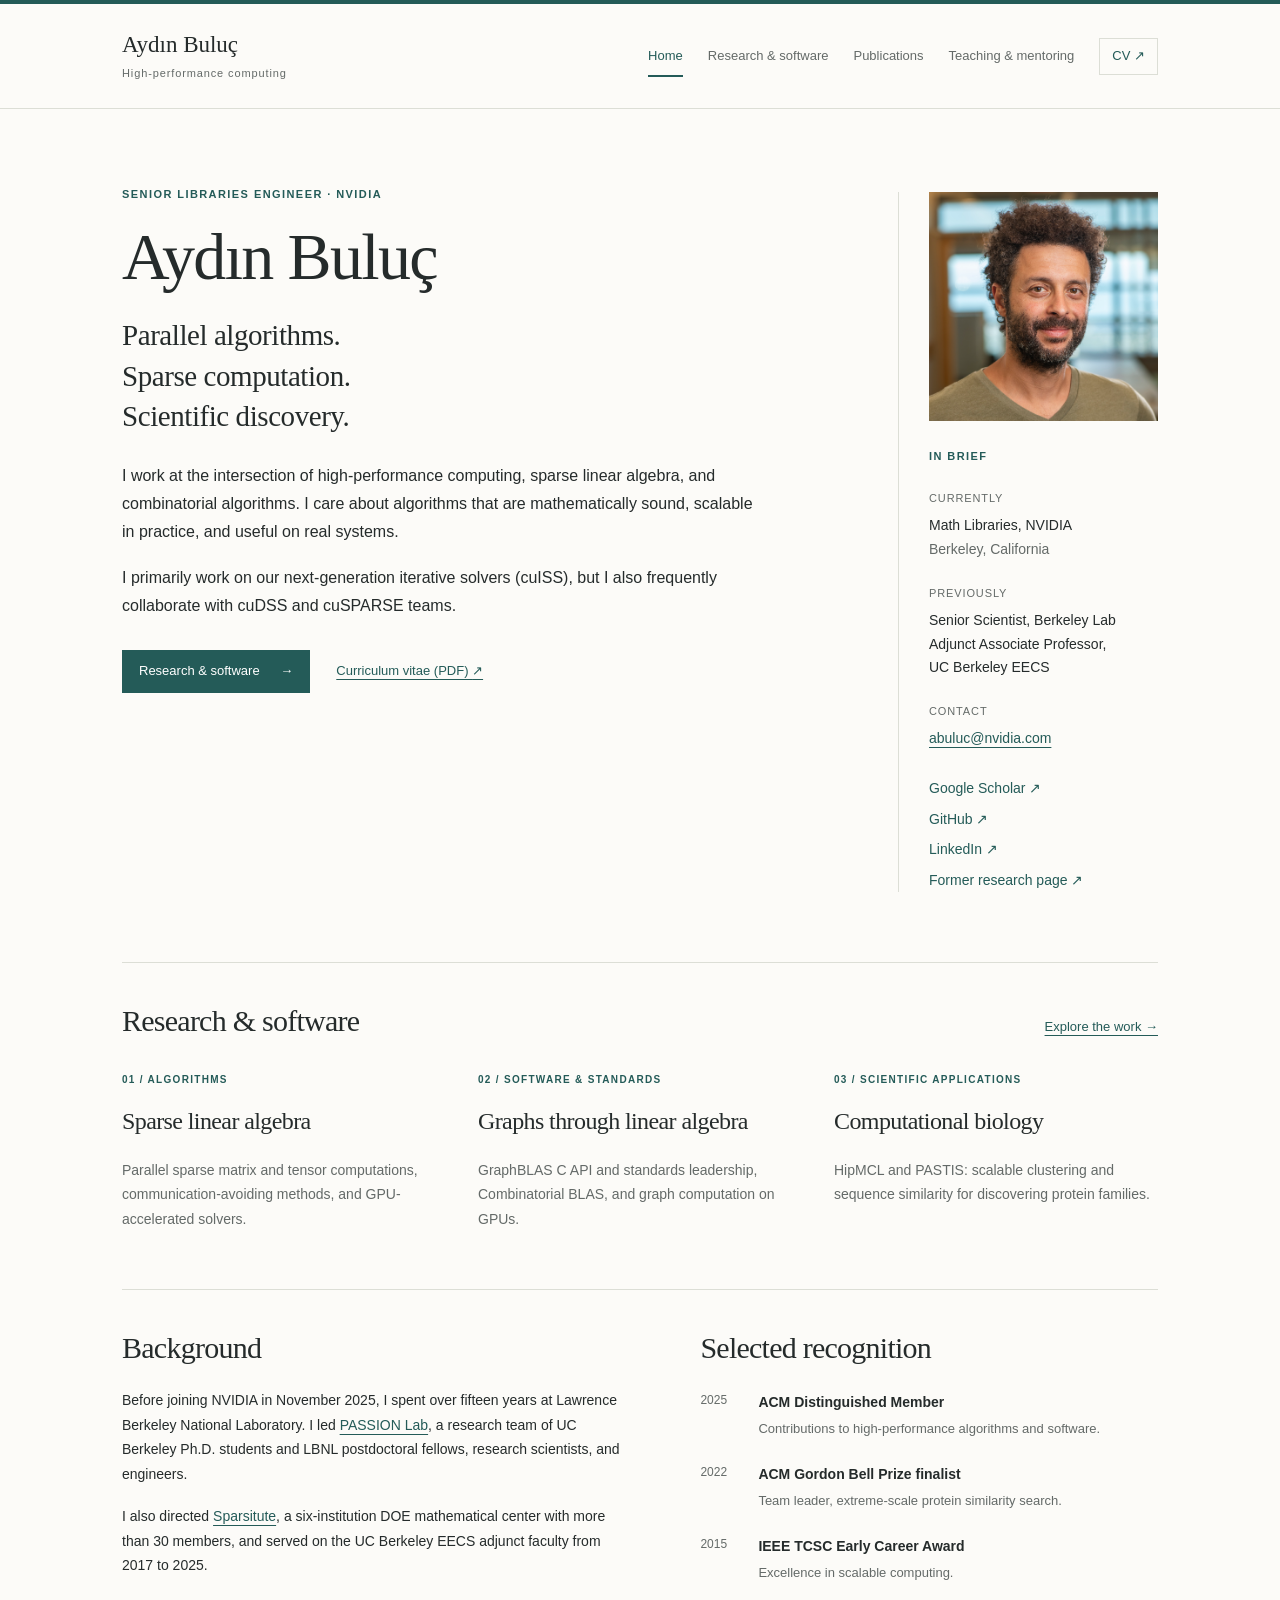
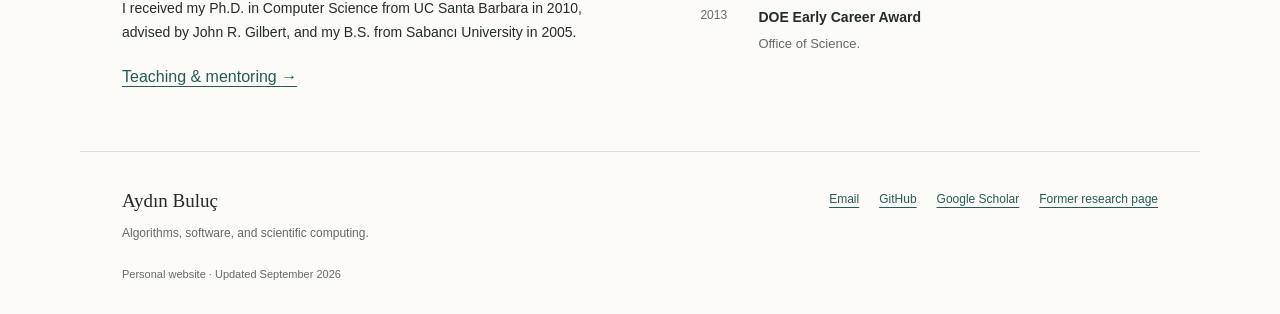
==== index.html @ d5ddb733 "Publish personal academic website" ====
<!doctype html>
<html lang="en"><head><meta charset="utf-8"><meta name="viewport" content="width=device-width, initial-scale=1">
<title>Home — Aydın Buluç</title><meta name="description" content="Aydın Buluç is a Senior Libraries Engineer at NVIDIA working on GPU-accelerated sparse linear solvers, parallel algorithms, and scientific computing.">
<meta name="theme-color" content="#245b58"><meta property="og:title" content="Home — Aydın Buluç">
<meta property="og:description" content="Aydın Buluç is a Senior Libraries Engineer at NVIDIA working on GPU-accelerated sparse linear solvers, parallel algorithms, and scientific computing."><meta property="og:type" content="website">
<link rel="icon" href="assets/favicon.svg" type="image/svg+xml"><link rel="stylesheet" href="assets/style.css">
<script src="assets/site.js" defer></script></head>
<body><a class="skip" href="#main">Skip to content</a>
<header class="site-header"><div class="header-inner"><a class="wordmark" href="index.html">Aydın Buluç<span>High-performance computing</span></a>
<nav aria-label="Main navigation"><a href="index.html" aria-current="page">Home</a><a href="research.html">Research & software</a><a href="publications.html">Publications</a><a href="teaching.html">Teaching & mentoring</a><a class="cv-link" href="assets/aydin-buluc-cv.pdf">CV <span aria-hidden="true">↗</span><span class="sr-only"> (PDF)</span></a></nav></div></header>
<main id="main" tabindex="-1"><section class="hero">
  <div class="hero-copy">
    <p class="eyebrow">Senior Libraries Engineer · NVIDIA</p>
    <h1>Aydın Buluç</h1>
    <p class="hero-statement">Parallel algorithms.<br>Sparse computation.<br>Scientific discovery.</p>
    <p>I work at the intersection of high-performance computing, sparse linear algebra, and combinatorial algorithms. I care about algorithms that are mathematically sound, scalable in practice, and useful on real systems.</p>
    <p>I primarily work on our next-generation iterative solvers (cuISS), but I also frequently collaborate with cuDSS and cuSPARSE teams.</p>
    <div class="hero-links"><a class="button" href="research.html">Research & software <span aria-hidden="true">→</span></a><a href="assets/aydin-buluc-cv.pdf">Curriculum vitae (PDF) <span aria-hidden="true">↗</span></a></div>
  </div>
  <aside class="profile-note" aria-label="Profile and contact">
    <img class="profile-photo" src="assets/aydin-buluc-portrait.jpg" alt="Portrait of Aydın Buluç" width="4200" height="4200" decoding="async">
    <p class="eyebrow">In brief</p>
    <dl><dt>Currently</dt><dd>Math Libraries, NVIDIA<br><span class="muted">Berkeley, California</span></dd><dt>Previously</dt><dd>Senior Scientist, Berkeley Lab<br>Adjunct Associate Professor,<br>UC Berkeley EECS</dd><dt>Contact</dt><dd><a href="mailto:abuluc@nvidia.com">abuluc@nvidia.com</a></dd></dl>
    <div class="profile-links"><a href="https://scholar.google.com/citations?user=_e02YnYAAAAJ&amp;hl=en">Google Scholar ↗</a><a href="https://github.com/aydinbuluc">GitHub ↗</a><a href="https://www.linkedin.com/in/aydin-buluc-9012a12">LinkedIn ↗</a><a href="https://people.eecs.berkeley.edu/~aydin/">Former research page ↗</a></div>
  </aside>
</section>
<section class="section-block" aria-labelledby="research-heading">
  <div class="section-heading"><h2 id="research-heading">Research & software</h2><a href="research.html">Explore the work <span aria-hidden="true">→</span></a></div>
  <div class="research-grid">
    <article><p class="index-label">01 / ALGORITHMS</p><h3><a href="research.html#sparse">Sparse linear algebra</a></h3><p>Parallel sparse matrix and tensor computations, communication-avoiding methods, and GPU-accelerated solvers.</p></article>
    <article><p class="index-label">02 / SOFTWARE & STANDARDS</p><h3><a href="research.html#graphblas">Graphs through linear algebra</a></h3><p>GraphBLAS C API and standards leadership, Combinatorial BLAS, and graph computation on GPUs.</p></article>
    <article><p class="index-label">03 / SCIENTIFIC APPLICATIONS</p><h3><a href="research.html#biology">Computational biology</a></h3><p>HipMCL and PASTIS: scalable clustering and sequence similarity for discovering protein families.</p></article>
  </div>
</section>
<div class="two-column section-block">
  <section aria-labelledby="background"><h2 id="background">Background</h2><p>Before joining NVIDIA in November 2025, I spent over fifteen years at Lawrence Berkeley National Laboratory. I led <a href="https://passion.lbl.gov/">PASSION Lab</a>, a research team of UC Berkeley Ph.D. students and LBNL postdoctoral fellows, research scientists, and engineers.</p>
  <p>I also directed <a href="https://sparsitute.lbl.gov/">Sparsitute</a>, a six-institution DOE mathematical center with more than 30 members, and served on the UC Berkeley EECS adjunct faculty from 2017 to 2025.</p>
  <p>I received my Ph.D. in Computer Science from UC Santa Barbara in 2010, advised by John R. Gilbert, and my B.S. from Sabancı University in 2005.</p><a href="teaching.html">Teaching & mentoring <span aria-hidden="true">→</span></a></section>
  <section aria-labelledby="honors"><h2 id="honors">Selected recognition</h2><ul class="dated-list"><li><span>2025</span><div><strong>ACM Distinguished Member</strong><p>Contributions to high-performance algorithms and software.</p></div></li><li><span>2022</span><div><strong>ACM Gordon Bell Prize finalist</strong><p>Team leader, extreme-scale protein similarity search.</p></div></li><li><span>2015</span><div><strong>IEEE TCSC Early Career Award</strong><p>Excellence in scalable computing.</p></div></li><li><span>2013</span><div><strong>DOE Early Career Award</strong><p>Office of Science.</p></div></li></ul></section>
</div>
</main>
<footer><div><a class="footer-name" href="index.html">Aydın Buluç</a><p>Algorithms, software, and scientific computing.</p></div>
<div class="footer-links"><a href="mailto:abuluc@nvidia.com">Email</a><a href="https://github.com/aydinbuluc">GitHub</a><a href="https://scholar.google.com/citations?user=_e02YnYAAAAJ&hl=en">Google Scholar</a><a href="https://people.eecs.berkeley.edu/~aydin/">Former research page</a></div>
<p class="footer-note">Personal website · Updated September 2026</p></footer></body></html>
---- assets/style.css ----
:root{--paper:#fcfbf8;--ink:#252b2b;--muted:#646a68;--accent:#245b58;--line:#dcded6;--tint:#f0f2ec;--serif:Georgia,'Times New Roman',serif;--sans:-apple-system,BlinkMacSystemFont,'Segoe UI',sans-serif}
*{box-sizing:border-box}html{scroll-behavior:smooth;scroll-padding-top:32px}body{margin:0;background:var(--paper);color:var(--ink);font-family:var(--sans);font-size:16px;line-height:1.75;-webkit-font-smoothing:antialiased}a{color:var(--accent);text-decoration-thickness:1px;text-underline-offset:4px}a:hover{text-decoration:underline;color:#163b39}a:focus-visible,button:focus-visible,input:focus-visible,select:focus-visible{outline:3px solid var(--accent);outline-offset:5px}::selection{background:#d4e3db}p{margin:0 0 18px}h1,h2,h3{font-family:var(--serif);font-weight:400;line-height:1.2;margin:0 0 22px;letter-spacing:-.025em}h1{font-size:clamp(36px,4.5vw,54px)}h2{font-size:30px}h3{font-size:23px}strong{font-weight:600}a.button{text-decoration:none}.site-header{border-top:4px solid var(--accent);border-bottom:1px solid var(--line)}.header-inner,main,footer{max-width:1120px;margin:0 auto;padding-left:42px;padding-right:42px}.header-inner{display:flex;align-items:center;justify-content:space-between;gap:32px;padding-top:26px;padding-bottom:26px}.wordmark{font-family:var(--serif);font-size:23px;line-height:1.3;color:var(--ink);text-decoration:none;white-space:nowrap}.wordmark span{display:block;font:11px/1.6 var(--sans);letter-spacing:.08em;color:var(--muted);margin-top:5px}.site-header nav{display:flex;align-items:center;gap:25px;font-size:13px}.site-header nav a{color:var(--muted);text-decoration:none;white-space:nowrap;padding:7px 0}.site-header nav a[aria-current]{color:var(--accent);box-shadow:0 2px var(--accent)}.site-header nav a:hover{color:var(--accent)}.site-header nav .cv-link{border:1px solid var(--line);padding:6px 12px;color:var(--accent)}.hero{display:grid;grid-template-columns:minmax(0,1fr) 260px;gap:90px;padding:76px 0 70px}.eyebrow,.index-label{font-size:11px;font-weight:600;letter-spacing:.13em;text-transform:uppercase;color:var(--accent);margin-bottom:17px}.hero h1{font-size:66px;line-height:1.05;margin-bottom:24px}.hero-statement{font:29px/1.4 var(--serif);letter-spacing:-.015em;margin-bottom:25px}.hero-copy>p:not(.eyebrow):not(.hero-statement){max-width:640px}.hero-links{display:flex;align-items:center;gap:26px;margin-top:30px;font-size:13px}.button{display:inline-block;background:var(--accent);color:white;padding:10px 17px}.button:hover{background:#163b39;color:white}.button span{margin-left:17px}.profile-note{align-self:start;margin-top:7px;border-left:1px solid var(--line);padding-left:30px;font-size:14px}.profile-note dl{margin:0}.profile-note dt{font-size:11px;text-transform:uppercase;letter-spacing:.08em;color:var(--muted);margin:22px 0 6px}.profile-note dd{margin:0;line-height:1.7}.profile-links{display:flex;flex-direction:column;align-items:start;gap:6px;margin-top:25px}.profile-links a{text-decoration:none}.section-block{border-top:1px solid var(--line);padding:40px 0 48px}.section-heading{display:flex;align-items:baseline;justify-content:space-between;gap:18px;flex-wrap:wrap;margin-bottom:22px}.section-heading h2{margin:0}.section-heading>a{font-size:13px}.research-grid{display:grid;grid-template-columns:repeat(3,minmax(0,1fr));gap:32px}.research-grid article{padding:10px 0}.research-grid h3{font-size:24px}.research-grid h3 a{color:var(--ink);text-decoration:none}.research-grid p:last-child{font-size:14px;color:var(--muted);margin-bottom:0}.index-label{font-size:10px;margin-bottom:18px}.two-column{display:grid;grid-template-columns:1.1fr 1fr;gap:75px}.two-column p{font-size:14px}.dated-list{list-style:none;margin:0;padding:0}.dated-list li{display:grid;grid-template-columns:40px 1fr;gap:18px;margin-bottom:20px}.dated-list li>span{font-size:12px;color:var(--muted);padding-top:2px}.dated-list strong{font-size:14px}.dated-list p{margin:3px 0 0;font-size:13px;color:var(--muted);line-height:1.6}.page-heading{padding:65px 0 42px;max-width:850px}.page-heading h1{margin-bottom:24px}.lede{font-family:var(--serif);font-size:22px;line-height:1.6;color:var(--muted);max-width:760px}.page-heading>p:last-child:not(.lede){font-size:13px}.section-nav{display:flex;gap:28px;flex-wrap:wrap;padding:14px 0 22px;font-size:13px}.section-nav a{text-decoration:none}.research-section{display:grid;grid-template-columns:280px minmax(0,1fr);gap:65px;padding:44px 0;border-top:1px solid var(--line)}.research-section h2{font-size:29px}.research-section p{font-size:15px}.software{padding:0 0 26px;margin:0 0 26px;border-bottom:1px solid var(--line)}.software:last-child{border:0;margin-bottom:0;padding-bottom:0}.software h3{margin-bottom:13px}.inline-links{display:flex;gap:22px;font-size:13px}.research-callout{background:var(--tint);border-left:3px solid var(--accent);padding:24px 28px;margin:25px 0}.research-callout p{font-family:var(--serif);font-size:21px}.research-callout a{font-size:13px}.subheading{margin-top:35px}.heading-detail{font-size:22px;color:var(--muted);display:block;margin-top:12px}.resource-list{padding:0;list-style:none;margin:0}.resource-list li{display:flex;justify-content:space-between;align-items:baseline;gap:20px;padding:12px 0;border-bottom:1px solid var(--line);font-size:14px}.resource-list span{font-size:12px;color:var(--muted)}.table-scroll{overflow-x:auto}table{border-collapse:collapse;width:100%;font-size:14px;text-align:left;margin-bottom:22px}th,td{padding:13px 14px;border-bottom:1px solid var(--line)}th:first-child,td:first-child{padding-left:0}thead th{font-size:11px;text-transform:uppercase;letter-spacing:.07em;color:var(--muted)}tbody th{font-weight:500}.people-list{display:grid;grid-template-columns:repeat(3,1fr);gap:25px 30px;list-style:none;padding:0;margin:30px 0 0;font-size:14px}.people-list span{display:block;color:var(--muted);font-size:13px}.closing-note{background:var(--tint);padding:32px 36px;margin:0 0 60px;max-width:850px}.closing-note p{font-size:15px}.recent-paper{border-top:1px solid var(--line);border-bottom:1px solid var(--line);padding:30px 0;margin-bottom:45px}.recent-paper h2{font-size:26px;max-width:900px}.recent-paper h2 a{color:var(--ink);text-decoration:none}.recent-paper p{font-size:14px}.recent-paper p:last-child{margin:0}.publication-tools{display:flex;align-items:end;gap:18px;padding:24px 0 8px}.publication-tools>div:first-child{flex:1}.publication-tools label{display:block;font-size:12px;color:var(--muted);margin-bottom:7px}input,select,button{font:14px var(--sans);border:1px solid #afb6ae;border-radius:0;background:var(--paper);color:var(--ink);padding:12px;min-height:44px}input{width:100%}select{min-width:140px}button{cursor:pointer;color:var(--accent)}button:hover{background:var(--tint)}#paper-count{margin:12px 0 0}.publications{list-style:none;padding:0;margin:0 0 60px}.publication{padding:28px 0;border-bottom:1px solid var(--line)}.pub-meta{font-size:12px;color:var(--accent);margin-bottom:9px}.pub-meta span{color:var(--muted);margin-left:6px}.publication h3{font-size:23px;margin-bottom:11px;max-width:890px}.publication h3 a{text-decoration:none;color:var(--ink)}.publication h3 a:hover{text-decoration:underline;color:var(--accent)}.authors{font-size:13px;line-height:1.8;max-width:930px;margin-bottom:8px}.venue{font-size:13px;font-style:italic;color:var(--muted);margin:0}.separator{color:var(--line);padding:0 10px}.muted{color:var(--muted)}.small{font-size:12px}footer{border-top:1px solid var(--line);padding-top:32px;padding-bottom:30px;display:grid;grid-template-columns:1fr auto;gap:15px 25px;margin-top:12px;font-size:12px;color:var(--muted)}.footer-name{font-family:var(--serif);font-size:19px;color:var(--ink);text-decoration:none}footer p{margin:6px 0 0}.footer-links{display:flex;flex-wrap:wrap;gap:20px;align-items:start;padding-top:5px}.footer-note{grid-column:1/-1;font-size:11px}.sr-only{position:absolute;width:1px;height:1px;padding:0;margin:-1px;overflow:hidden;clip:rect(0,0,0,0);white-space:nowrap;border:0}.skip{position:absolute;left:15px;top:-100px;padding:8px 18px;background:var(--paper);z-index:10}.skip:focus{top:8px}[hidden]{display:none!important}
@media(max-width:1000px){.header-inner{flex-direction:column;align-items:start;gap:18px}.hero{gap:45px;grid-template-columns:minmax(0,1fr) 235px}.hero h1{font-size:57px}.research-section{grid-template-columns:230px minmax(0,1fr);gap:35px}.two-column{gap:40px}.footer-links{gap:14px}}
@media(max-width:700px){.header-inner,main,footer{padding-left:24px;padding-right:24px}.header-inner{padding-top:20px;padding-bottom:15px}.site-header nav{gap:8px 20px;flex-wrap:wrap;font-size:12px}.wordmark span{display:none}.hero{display:block;padding:42px 0}.hero h1{font-size:52px}.hero-statement{font-size:27px}.hero-copy>p:not(.eyebrow):not(.hero-statement){font-size:15px}.hero-links{gap:20px;flex-wrap:wrap}.profile-note{margin-top:40px;padding-left:22px}.profile-note dl{display:grid;grid-template-columns:1fr 1fr;gap:0 20px}.profile-note dt{grid-column:1;margin-top:12px}.profile-note dd{grid-column:1}.profile-note .profile-links{flex-direction:row;flex-wrap:wrap;gap:18px;font-size:12px}.research-grid,.two-column,.research-section{grid-template-columns:1fr;gap:25px}.research-grid article+article{border-top:1px solid var(--line);padding-top:25px}.research-grid p:last-child{font-size:15px}.two-column section+section{margin-top:10px}.section-block{padding-top:32px;padding-bottom:35px}.page-heading{padding-top:40px;padding-bottom:25px}.page-heading h1 br,.research-section h2 br{display:none}.page-heading h1{font-size:37px;line-height:1.2}.lede{font-size:20px}.research-section{padding:32px 0;gap:0}.research-section h2{font-size:29px}.section-nav{gap:12px 20px}.people-list{grid-template-columns:1fr 1fr;gap:22px}.resource-list li{display:block}.resource-list li>span{display:block}.publication-tools{flex-wrap:wrap;gap:12px}.publication-tools>div:first-child{flex-basis:100%}.publication-tools>div:nth-child(2){flex:1}select{width:100%}.publication h3{font-size:22px}.recent-paper h2{font-size:24px}.closing-note{padding:25px}.table-scroll{margin-right:-8px}table{font-size:12px}th,td{padding:11px 9px}footer{grid-template-columns:1fr;padding-top:25px}.footer-links{gap:14px 20px}.profile-note .eyebrow{margin-bottom:0}}
.profile-photo{display:block;width:100%;max-width:260px;height:auto;margin:0 0 26px}
.support-dossier{max-width:820px;margin:0 auto;padding-bottom:50px}.support-dossier .page-heading{padding-bottom:15px}.support-dossier>section{border-top:1px solid var(--line);padding-top:34px;margin-top:36px}.support-dossier section section{margin-top:32px}.support-dossier p,.support-dossier li{font-size:15px}.support-dossier li{margin-bottom:9px}.support-dossier ul,.support-dossier ol{padding-left:25px}.support-dossier h3{margin-bottom:16px}.support-resources{background:var(--tint);padding:26px 30px;margin:30px 0}.support-resources h2,.support-toc h2{font-size:23px;margin-bottom:14px}.support-resources p:last-child{margin-bottom:0}.support-toc{margin:32px 0}.support-toc ol{columns:2;column-gap:40px}.support-toc ol>li{break-inside:avoid}.support-toc ul{margin-top:10px}.support-dossier .evidence{font-size:12px;color:var(--muted);line-height:1.8}.support-dossier details{border-left:2px solid var(--line);padding:10px 0 10px 20px;margin:20px 0}.support-dossier summary{cursor:pointer;color:var(--accent);font-size:14px}.support-dossier summary:focus-visible{outline:3px solid var(--accent);outline-offset:4px}.support-dossier details li{font-size:13px}.support-dossier caption{text-align:left;font-size:12px;color:var(--muted);margin:0 0 12px}.support-dossier .funding-table{font-size:13px;min-width:510px}.support-endnote{border-top:1px solid var(--line);margin-top:40px;padding-top:25px;color:var(--muted)}.support-endnote p{font-size:12px}
@media(max-width:700px){.support-toc ol{columns:1}.support-resources{padding:22px}.support-dossier h1{font-size:35px}.support-dossier .table-scroll{max-width:100%;margin-right:0}}
@media(prefers-reduced-motion:reduce){html{scroll-behavior:auto}}
@media print{body{background:white;font-size:11pt}.site-header,.site-header nav,.publication-tools,footer,.skip,.section-nav{display:none}main{padding:0;max-width:none}.hero,.page-heading{padding-top:0}.hero{gap:30px}.hero h1{font-size:36pt}a{color:inherit;text-decoration:none}.publication,article,.research-section{break-inside:avoid}h1,h2,h3{break-after:avoid}.hero-links{display:none}}
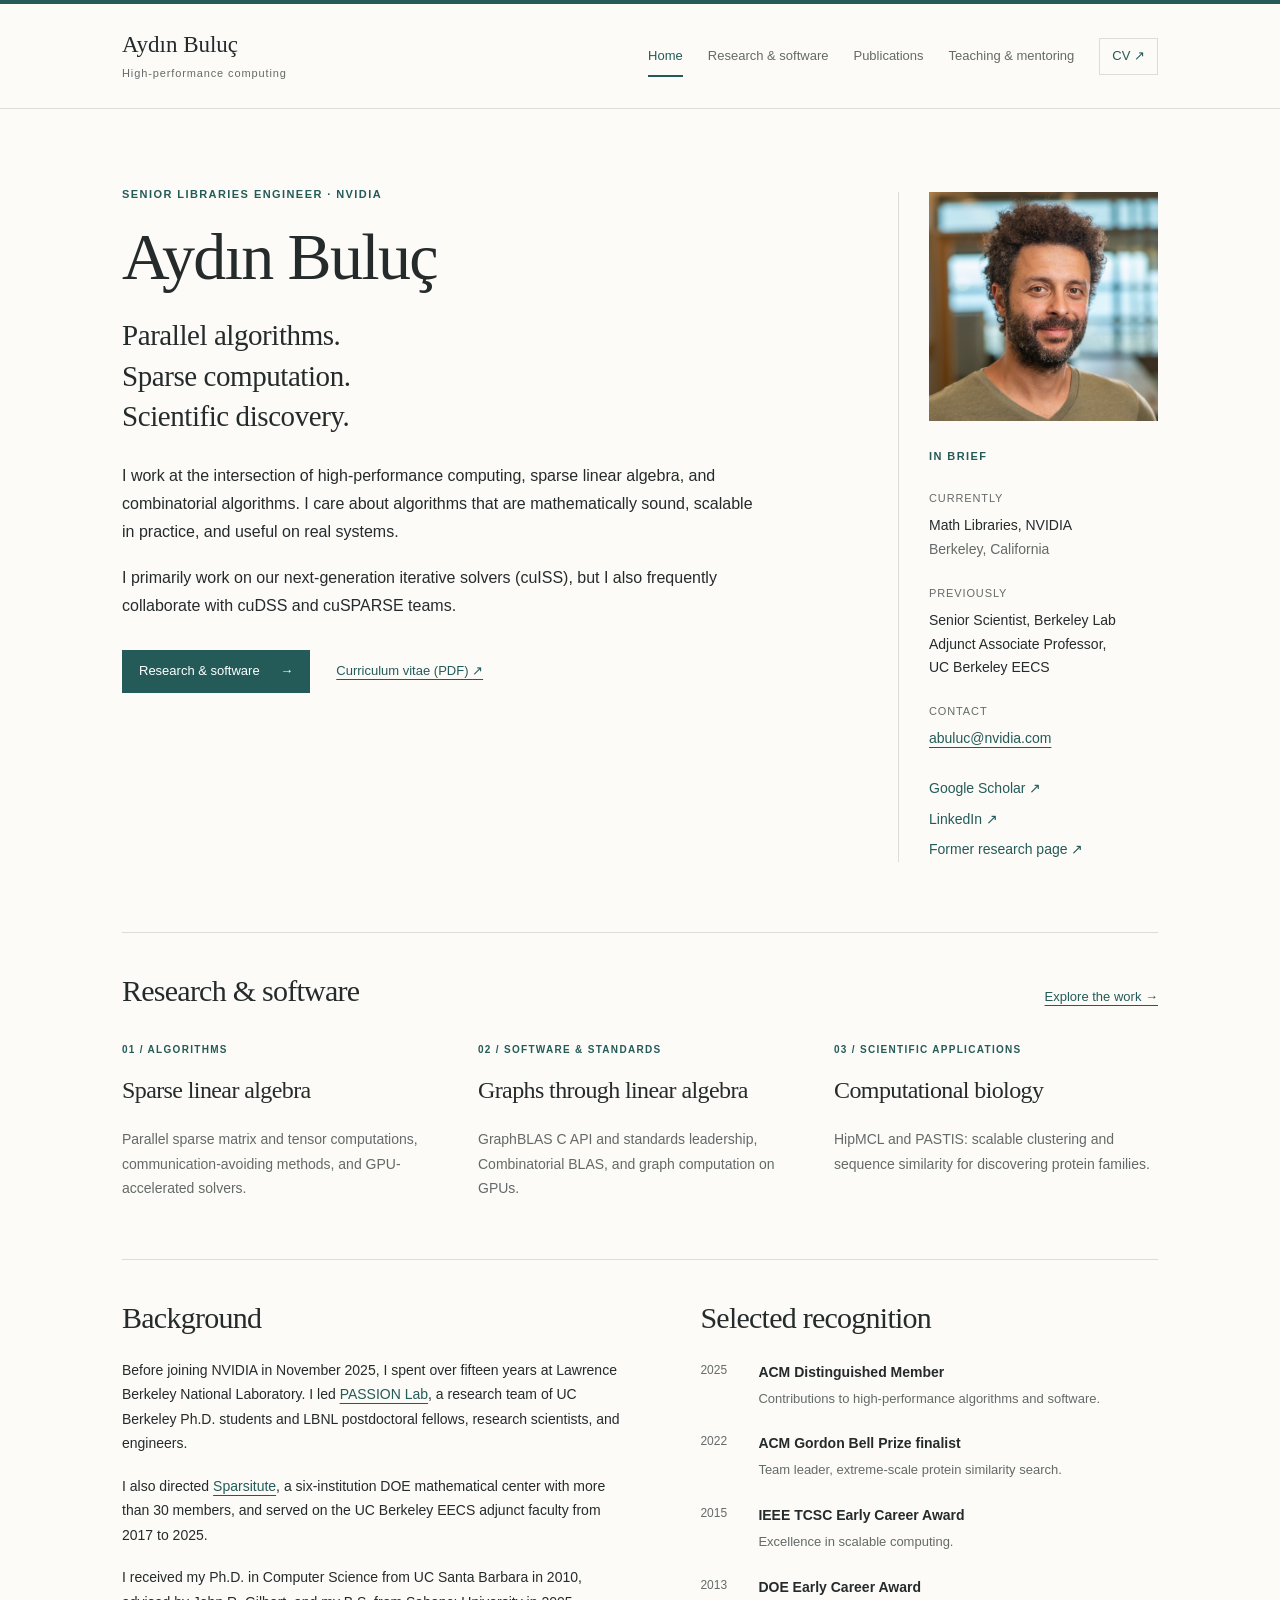
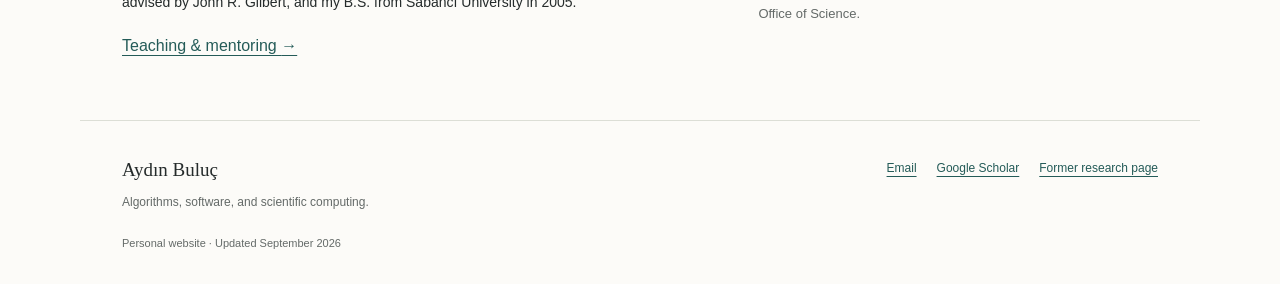
==== commit 0644f8ac: "Remove personal GitHub profile links" ====
--- a/index.html
+++ b/index.html
@@ -21,7 +21,7 @@
     <img class="profile-photo" src="assets/aydin-buluc-portrait.jpg" alt="Portrait of Aydın Buluç" width="4200" height="4200" decoding="async">
     <p class="eyebrow">In brief</p>
     <dl><dt>Currently</dt><dd>Math Libraries, NVIDIA<br><span class="muted">Berkeley, California</span></dd><dt>Previously</dt><dd>Senior Scientist, Berkeley Lab<br>Adjunct Associate Professor,<br>UC Berkeley EECS</dd><dt>Contact</dt><dd><a href="mailto:abuluc@nvidia.com">abuluc@nvidia.com</a></dd></dl>
-    <div class="profile-links"><a href="https://scholar.google.com/citations?user=_e02YnYAAAAJ&amp;hl=en">Google Scholar ↗</a><a href="https://github.com/aydinbuluc">GitHub ↗</a><a href="https://www.linkedin.com/in/aydin-buluc-9012a12">LinkedIn ↗</a><a href="https://people.eecs.berkeley.edu/~aydin/">Former research page ↗</a></div>
+    <div class="profile-links"><a href="https://scholar.google.com/citations?user=_e02YnYAAAAJ&amp;hl=en">Google Scholar ↗</a><a href="https://www.linkedin.com/in/aydin-buluc-9012a12">LinkedIn ↗</a><a href="https://people.eecs.berkeley.edu/~aydin/">Former research page ↗</a></div>
   </aside>
 </section>
 <section class="section-block" aria-labelledby="research-heading">
@@ -40,5 +40,5 @@
 </div>
 </main>
 <footer><div><a class="footer-name" href="index.html">Aydın Buluç</a><p>Algorithms, software, and scientific computing.</p></div>
-<div class="footer-links"><a href="mailto:abuluc@nvidia.com">Email</a><a href="https://github.com/aydinbuluc">GitHub</a><a href="https://scholar.google.com/citations?user=_e02YnYAAAAJ&hl=en">Google Scholar</a><a href="https://people.eecs.berkeley.edu/~aydin/">Former research page</a></div>
+<div class="footer-links"><a href="mailto:abuluc@nvidia.com">Email</a><a href="https://scholar.google.com/citations?user=_e02YnYAAAAJ&hl=en">Google Scholar</a><a href="https://people.eecs.berkeley.edu/~aydin/">Former research page</a></div>
 <p class="footer-note">Personal website · Updated September 2026</p></footer></body></html>
--- a/assets/style.css
+++ b/assets/style.css
@@ -7,3 +7,8 @@
 @media(max-width:700px){.support-toc ol{columns:1}.support-resources{padding:22px}.support-dossier h1{font-size:35px}.support-dossier .table-scroll{max-width:100%;margin-right:0}}
 @media(prefers-reduced-motion:reduce){html{scroll-behavior:auto}}
 @media print{body{background:white;font-size:11pt}.site-header,.site-header nav,.publication-tools,footer,.skip,.section-nav{display:none}main{padding:0;max-width:none}.hero,.page-heading{padding-top:0}.hero{gap:30px}.hero h1{font-size:36pt}a{color:inherit;text-decoration:none}.publication,article,.research-section{break-inside:avoid}h1,h2,h3{break-after:avoid}.hero-links{display:none}}
+:root .publication-year{margin:42px 0 0;border-top:2px solid var(--line);padding-top:24px}
+.publication-year>h2{font-size:32px;color:var(--accent);margin-bottom:0}
+.publication-year .publications{margin-bottom:36px}
+.pub-links{font-size:12px;margin:9px 0 0;display:flex;flex-wrap:wrap;gap:10px}
+.publication h3,.authors,.venue{overflow-wrap:anywhere}
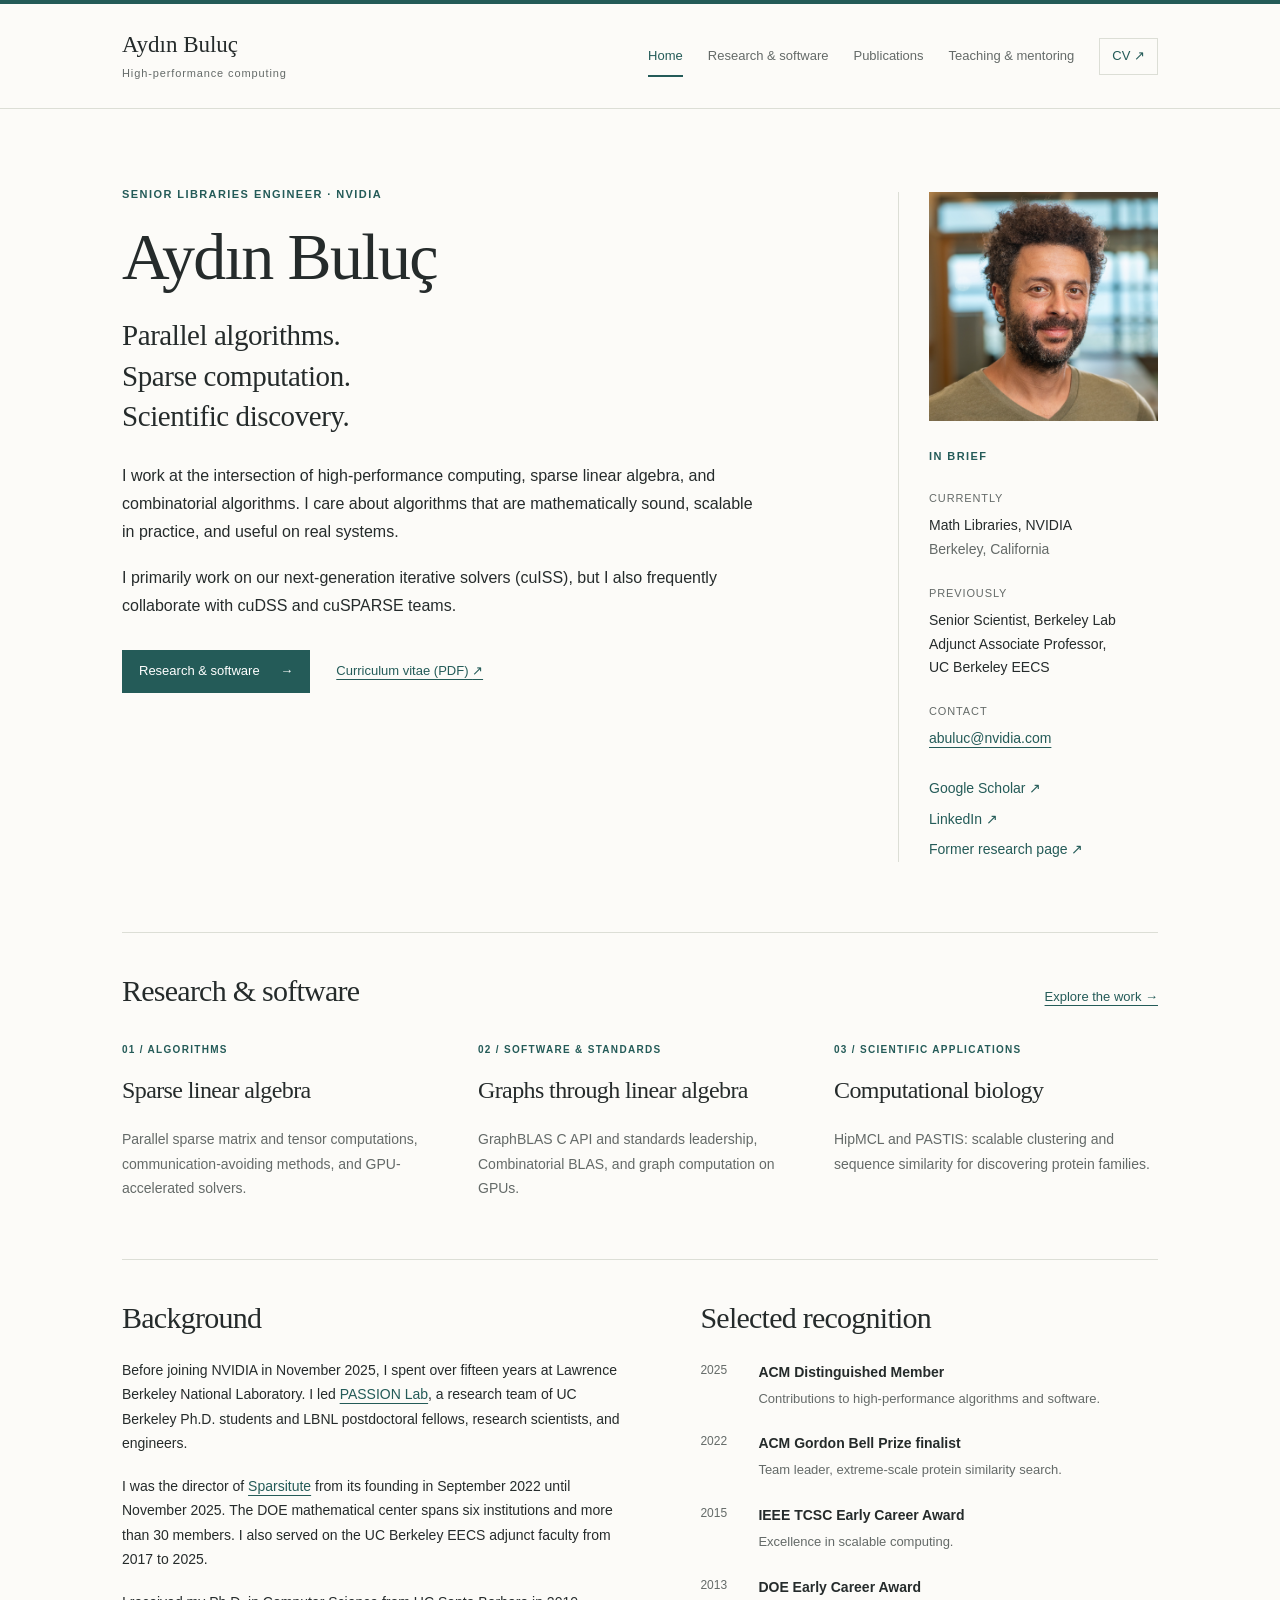
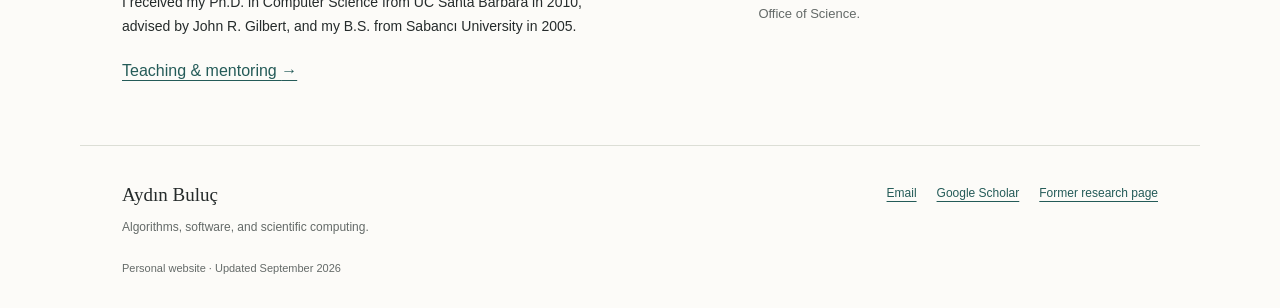
==== commit 84c4df44: "Clarify Sparsitute founding and directorship dates" ====
--- a/index.html
+++ b/index.html
@@ -34,7 +34,7 @@
 </section>
 <div class="two-column section-block">
   <section aria-labelledby="background"><h2 id="background">Background</h2><p>Before joining NVIDIA in November 2025, I spent over fifteen years at Lawrence Berkeley National Laboratory. I led <a href="https://passion.lbl.gov/">PASSION Lab</a>, a research team of UC Berkeley Ph.D. students and LBNL postdoctoral fellows, research scientists, and engineers.</p>
-  <p>I also directed <a href="https://sparsitute.lbl.gov/">Sparsitute</a>, a six-institution DOE mathematical center with more than 30 members, and served on the UC Berkeley EECS adjunct faculty from 2017 to 2025.</p>
+  <p>I was the director of <a href="https://sparsitute.lbl.gov/">Sparsitute</a> from its founding in September 2022 until November 2025. The DOE mathematical center spans six institutions and more than 30 members. I also served on the UC Berkeley EECS adjunct faculty from 2017 to 2025.</p>
   <p>I received my Ph.D. in Computer Science from UC Santa Barbara in 2010, advised by John R. Gilbert, and my B.S. from Sabancı University in 2005.</p><a href="teaching.html">Teaching & mentoring <span aria-hidden="true">→</span></a></section>
   <section aria-labelledby="honors"><h2 id="honors">Selected recognition</h2><ul class="dated-list"><li><span>2025</span><div><strong>ACM Distinguished Member</strong><p>Contributions to high-performance algorithms and software.</p></div></li><li><span>2022</span><div><strong>ACM Gordon Bell Prize finalist</strong><p>Team leader, extreme-scale protein similarity search.</p></div></li><li><span>2015</span><div><strong>IEEE TCSC Early Career Award</strong><p>Excellence in scalable computing.</p></div></li><li><span>2013</span><div><strong>DOE Early Career Award</strong><p>Office of Science.</p></div></li></ul></section>
 </div>
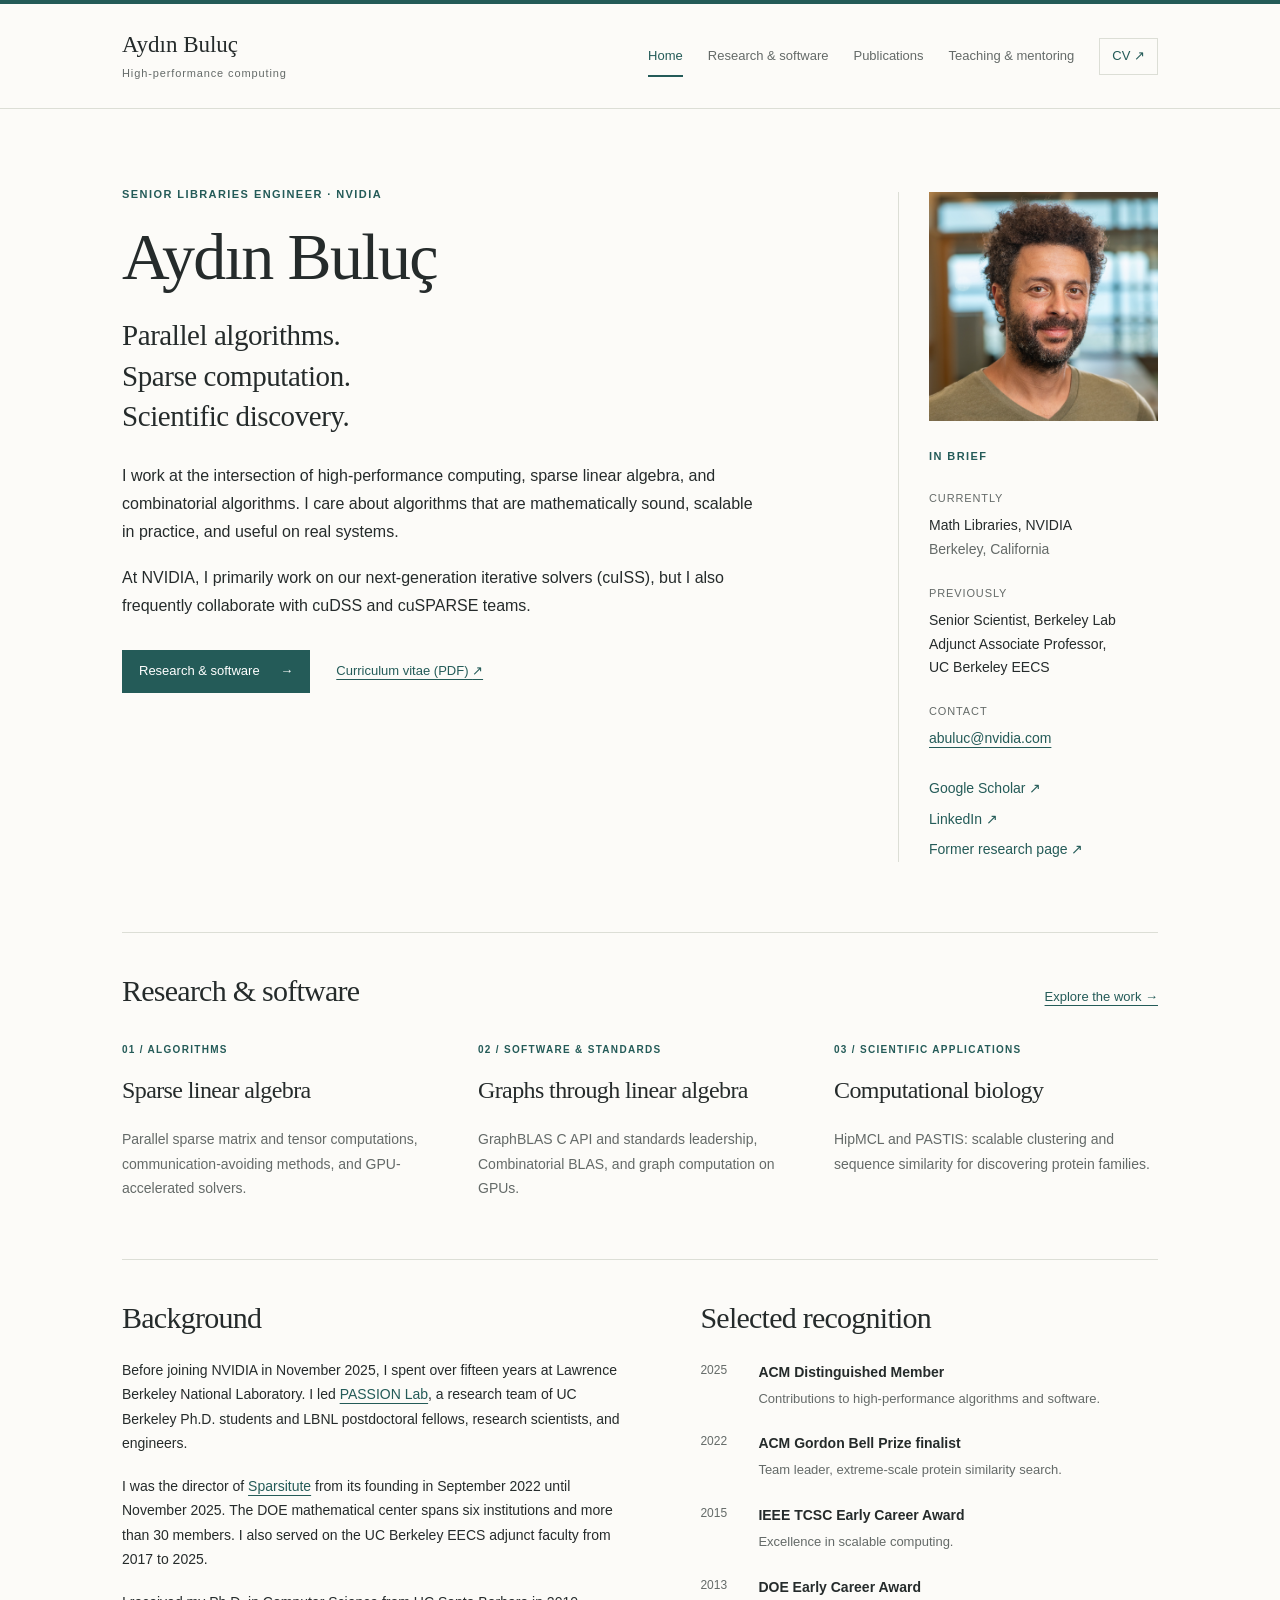
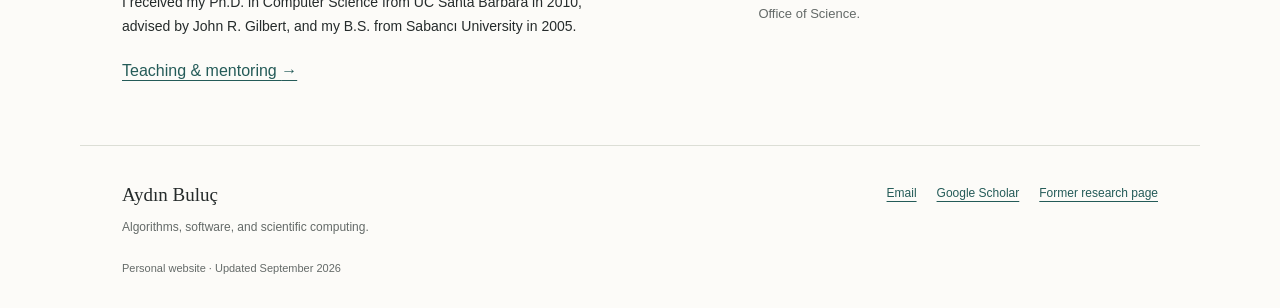
==== commit 9254e8b8: "Add NVIDIA context to current solver work" ====
--- a/index.html
+++ b/index.html
@@ -14,7 +14,7 @@
     <h1>Aydın Buluç</h1>
     <p class="hero-statement">Parallel algorithms.<br>Sparse computation.<br>Scientific discovery.</p>
     <p>I work at the intersection of high-performance computing, sparse linear algebra, and combinatorial algorithms. I care about algorithms that are mathematically sound, scalable in practice, and useful on real systems.</p>
-    <p>I primarily work on our next-generation iterative solvers (cuISS), but I also frequently collaborate with cuDSS and cuSPARSE teams.</p>
+    <p>At NVIDIA, I primarily work on our next-generation iterative solvers (cuISS), but I also frequently collaborate with cuDSS and cuSPARSE teams.</p>
     <div class="hero-links"><a class="button" href="research.html">Research & software <span aria-hidden="true">→</span></a><a href="assets/aydin-buluc-cv.pdf">Curriculum vitae (PDF) <span aria-hidden="true">↗</span></a></div>
   </div>
   <aside class="profile-note" aria-label="Profile and contact">
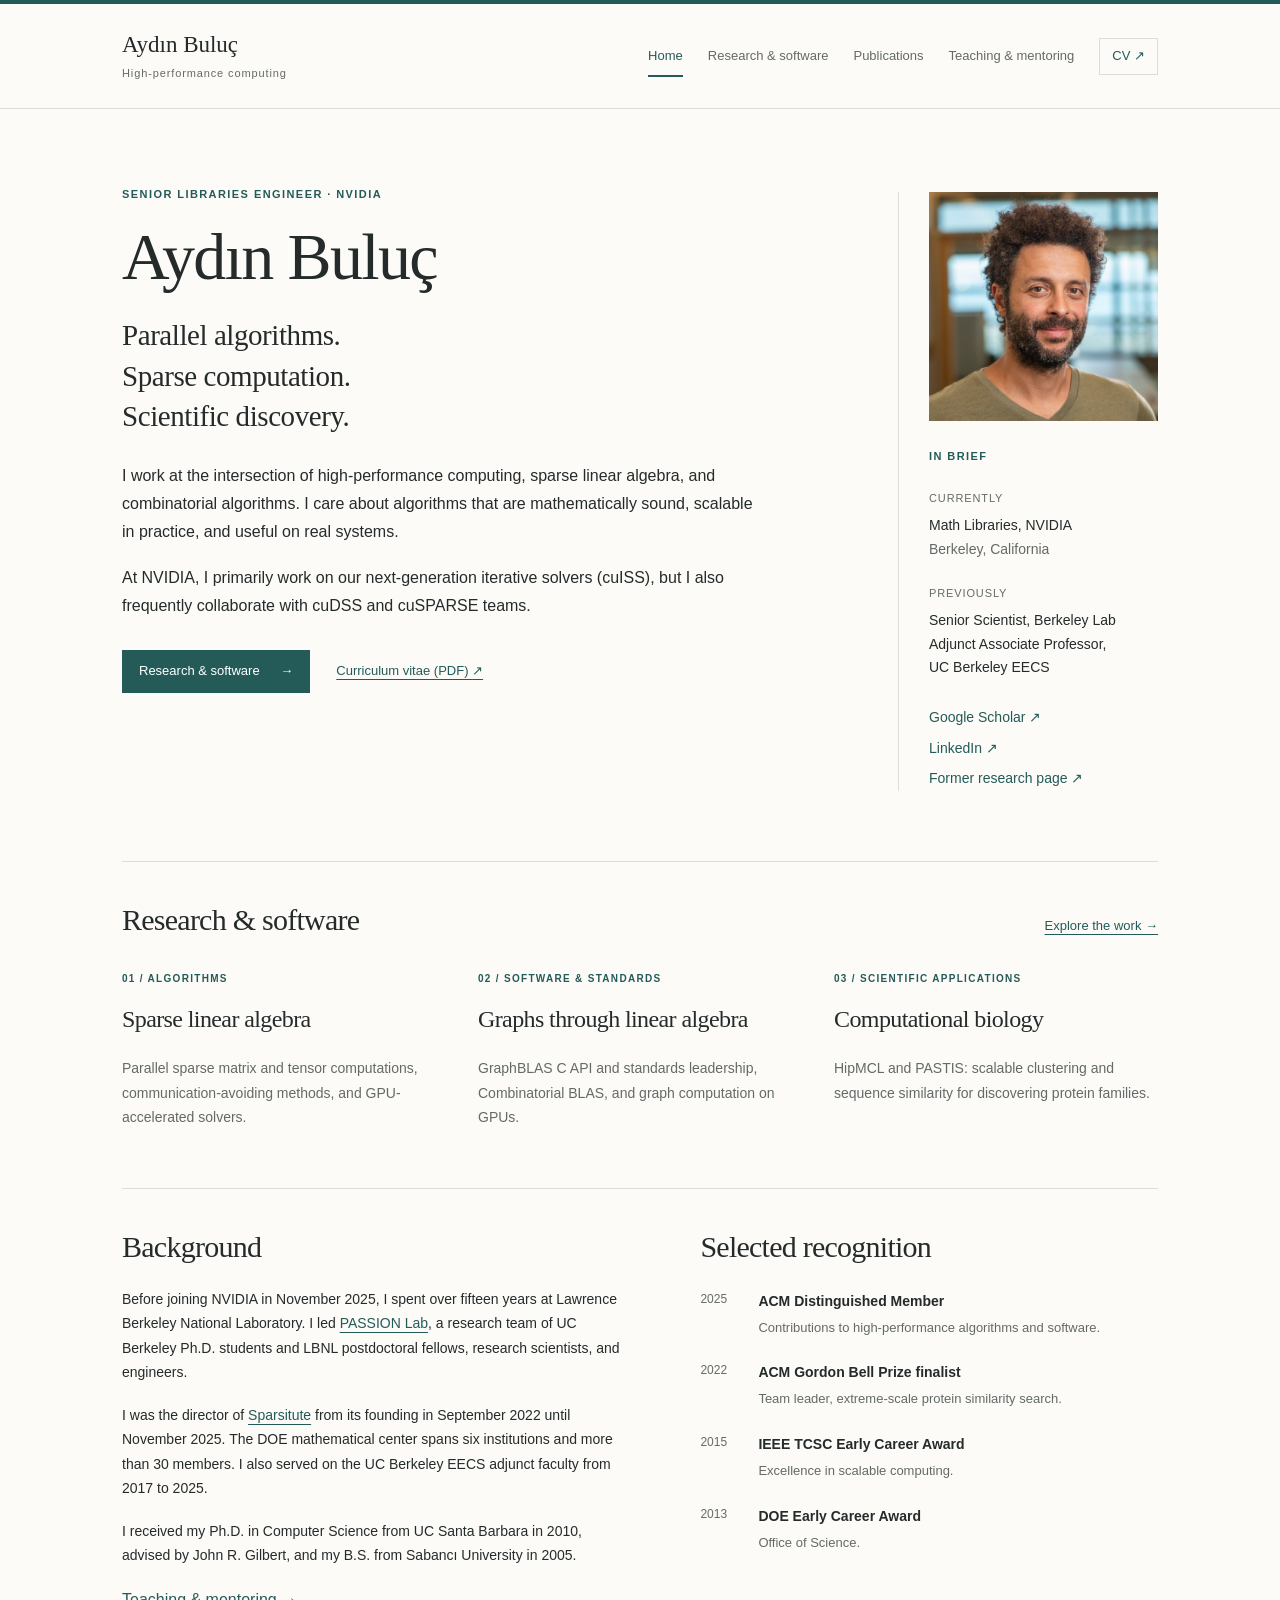
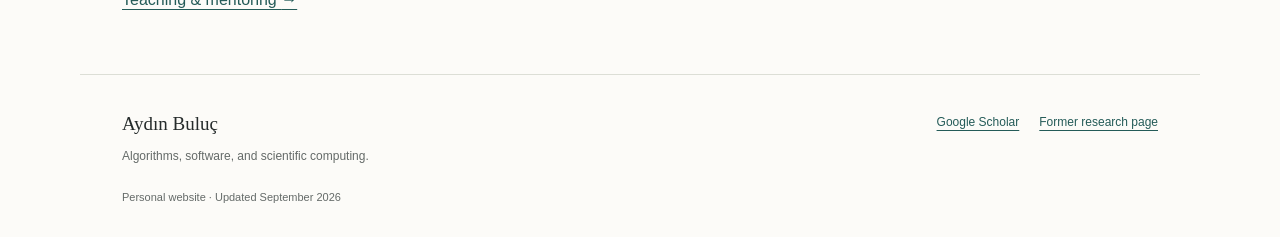
==== commit 4452751a: "Remove email from site pages and public CV" ====
--- a/index.html
+++ b/index.html
@@ -20,7 +20,7 @@
   <aside class="profile-note" aria-label="Profile and contact">
     <img class="profile-photo" src="assets/aydin-buluc-portrait.jpg" alt="Portrait of Aydın Buluç" width="4200" height="4200" decoding="async">
     <p class="eyebrow">In brief</p>
-    <dl><dt>Currently</dt><dd>Math Libraries, NVIDIA<br><span class="muted">Berkeley, California</span></dd><dt>Previously</dt><dd>Senior Scientist, Berkeley Lab<br>Adjunct Associate Professor,<br>UC Berkeley EECS</dd><dt>Contact</dt><dd><a href="mailto:abuluc@nvidia.com">abuluc@nvidia.com</a></dd></dl>
+    <dl><dt>Currently</dt><dd>Math Libraries, NVIDIA<br><span class="muted">Berkeley, California</span></dd><dt>Previously</dt><dd>Senior Scientist, Berkeley Lab<br>Adjunct Associate Professor,<br>UC Berkeley EECS</dd></dl>
     <div class="profile-links"><a href="https://scholar.google.com/citations?user=_e02YnYAAAAJ&amp;hl=en">Google Scholar ↗</a><a href="https://www.linkedin.com/in/aydin-buluc-9012a12">LinkedIn ↗</a><a href="https://people.eecs.berkeley.edu/~aydin/">Former research page ↗</a></div>
   </aside>
 </section>
@@ -40,5 +40,5 @@
 </div>
 </main>
 <footer><div><a class="footer-name" href="index.html">Aydın Buluç</a><p>Algorithms, software, and scientific computing.</p></div>
-<div class="footer-links"><a href="mailto:abuluc@nvidia.com">Email</a><a href="https://scholar.google.com/citations?user=_e02YnYAAAAJ&hl=en">Google Scholar</a><a href="https://people.eecs.berkeley.edu/~aydin/">Former research page</a></div>
+<div class="footer-links"><a href="https://scholar.google.com/citations?user=_e02YnYAAAAJ&hl=en">Google Scholar</a><a href="https://people.eecs.berkeley.edu/~aydin/">Former research page</a></div>
 <p class="footer-note">Personal website · Updated September 2026</p></footer></body></html>
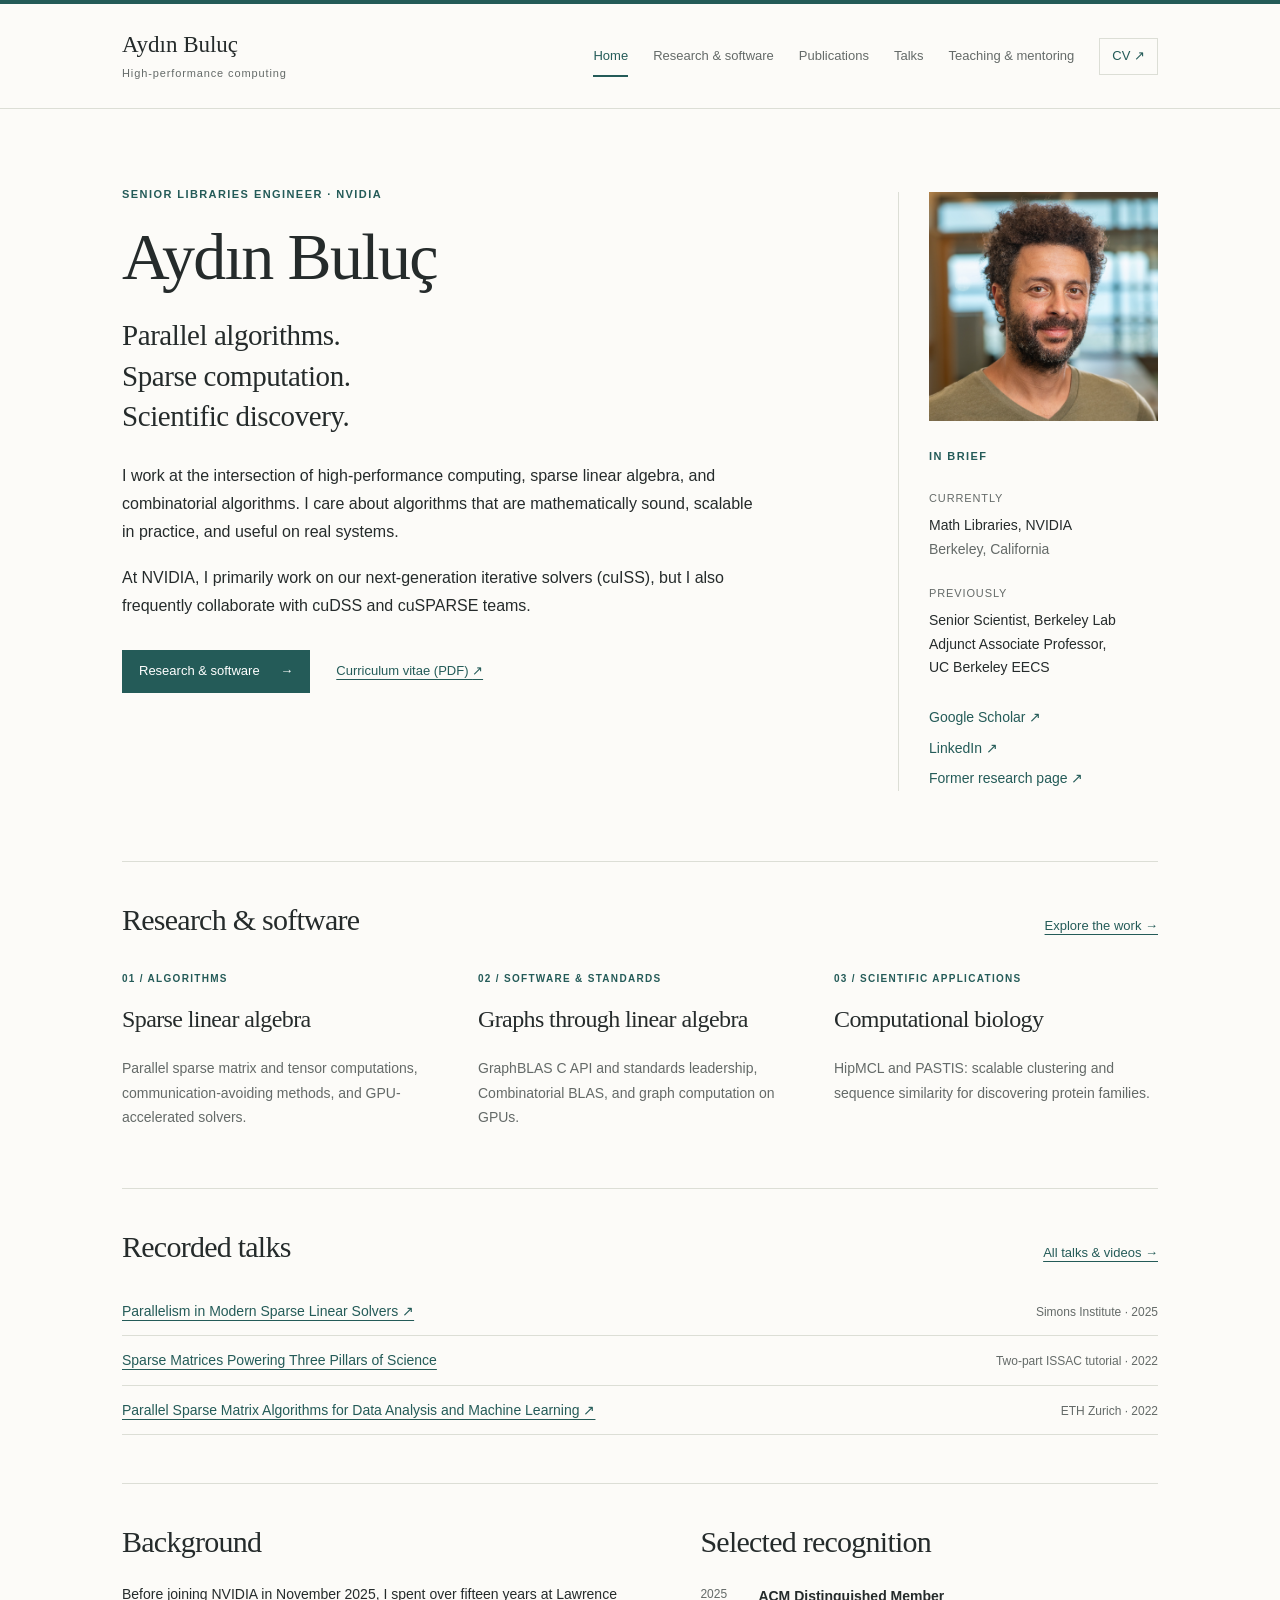
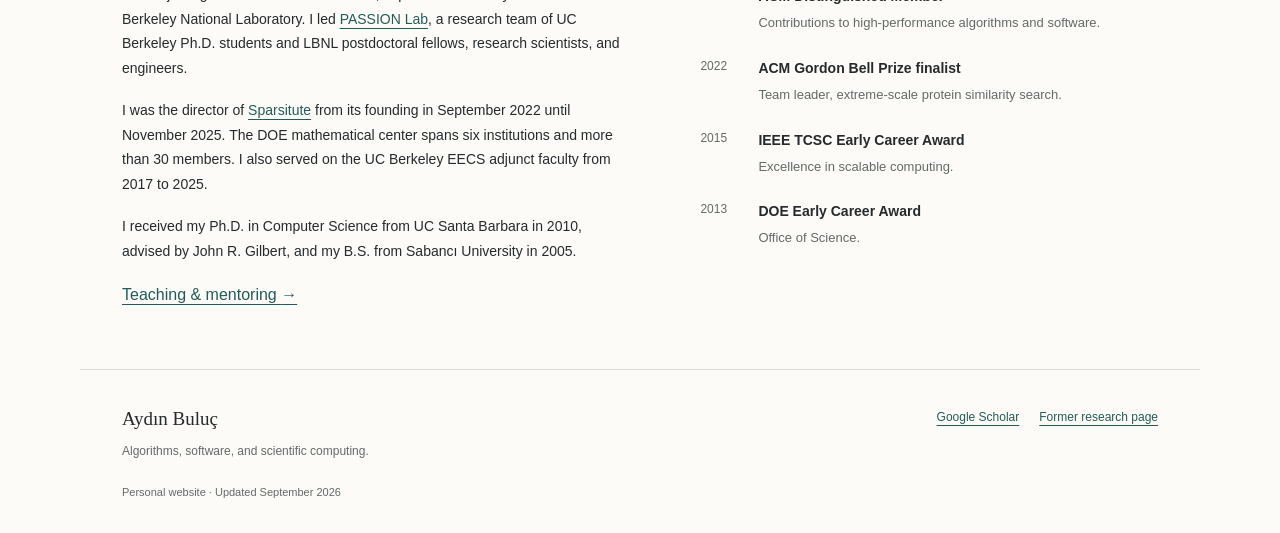
==== commit 41186f22: "Add recorded talks and video links from the former website" ====
--- a/index.html
+++ b/index.html
@@ -7,7 +7,7 @@
 <script src="assets/site.js" defer></script></head>
 <body><a class="skip" href="#main">Skip to content</a>
 <header class="site-header"><div class="header-inner"><a class="wordmark" href="index.html">Aydın Buluç<span>High-performance computing</span></a>
-<nav aria-label="Main navigation"><a href="index.html" aria-current="page">Home</a><a href="research.html">Research & software</a><a href="publications.html">Publications</a><a href="teaching.html">Teaching & mentoring</a><a class="cv-link" href="assets/aydin-buluc-cv.pdf">CV <span aria-hidden="true">↗</span><span class="sr-only"> (PDF)</span></a></nav></div></header>
+<nav aria-label="Main navigation"><a href="index.html" aria-current="page">Home</a><a href="research.html">Research & software</a><a href="publications.html">Publications</a><a href="talks.html">Talks</a><a href="teaching.html">Teaching & mentoring</a><a class="cv-link" href="assets/aydin-buluc-cv.pdf">CV <span aria-hidden="true">↗</span><span class="sr-only"> (PDF)</span></a></nav></div></header>
 <main id="main" tabindex="-1"><section class="hero">
   <div class="hero-copy">
     <p class="eyebrow">Senior Libraries Engineer · NVIDIA</p>
@@ -32,6 +32,10 @@
     <article><p class="index-label">03 / SCIENTIFIC APPLICATIONS</p><h3><a href="research.html#biology">Computational biology</a></h3><p>HipMCL and PASTIS: scalable clustering and sequence similarity for discovering protein families.</p></article>
   </div>
 </section>
+<section class="section-block" aria-labelledby="talks-heading">
+  <div class="section-heading"><h2 id="talks-heading">Recorded talks</h2><a href="talks.html">All talks &amp; videos <span aria-hidden="true">→</span></a></div>
+  <ul class="resource-list"><li><a href="https://www.youtube.com/watch?v=f4MOy721VVg">Parallelism in Modern Sparse Linear Solvers ↗</a><span>Simons Institute · 2025</span></li><li><a href="talks.html">Sparse Matrices Powering Three Pillars of Science</a><span>Two-part ISSAC tutorial · 2022</span></li><li><a href="https://www.youtube.com/watch?v=8ZoAZzkhjkc">Parallel Sparse Matrix Algorithms for Data Analysis and Machine Learning ↗</a><span>ETH Zurich · 2022</span></li></ul>
+</section>
 <div class="two-column section-block">
   <section aria-labelledby="background"><h2 id="background">Background</h2><p>Before joining NVIDIA in November 2025, I spent over fifteen years at Lawrence Berkeley National Laboratory. I led <a href="https://passion.lbl.gov/">PASSION Lab</a>, a research team of UC Berkeley Ph.D. students and LBNL postdoctoral fellows, research scientists, and engineers.</p>
   <p>I was the director of <a href="https://sparsitute.lbl.gov/">Sparsitute</a> from its founding in September 2022 until November 2025. The DOE mathematical center spans six institutions and more than 30 members. I also served on the UC Berkeley EECS adjunct faculty from 2017 to 2025.</p>
--- a/assets/style.css
+++ b/assets/style.css
@@ -12,3 +12,7 @@
 .publication-year .publications{margin-bottom:36px}
 .pub-links{font-size:12px;margin:9px 0 0;display:flex;flex-wrap:wrap;gap:10px}
 .publication h3,.authors,.venue{overflow-wrap:anywhere}
+.recorded-talk{padding:28px 0;border-bottom:1px solid var(--line)}
+.recorded-talk h2{font-size:26px;max-width:890px;margin-bottom:14px}
+.recorded-talk>p:not(.eyebrow){font-size:14px;color:var(--muted)}
+.recorded-talk .inline-links{flex-wrap:wrap;gap:12px 24px}
